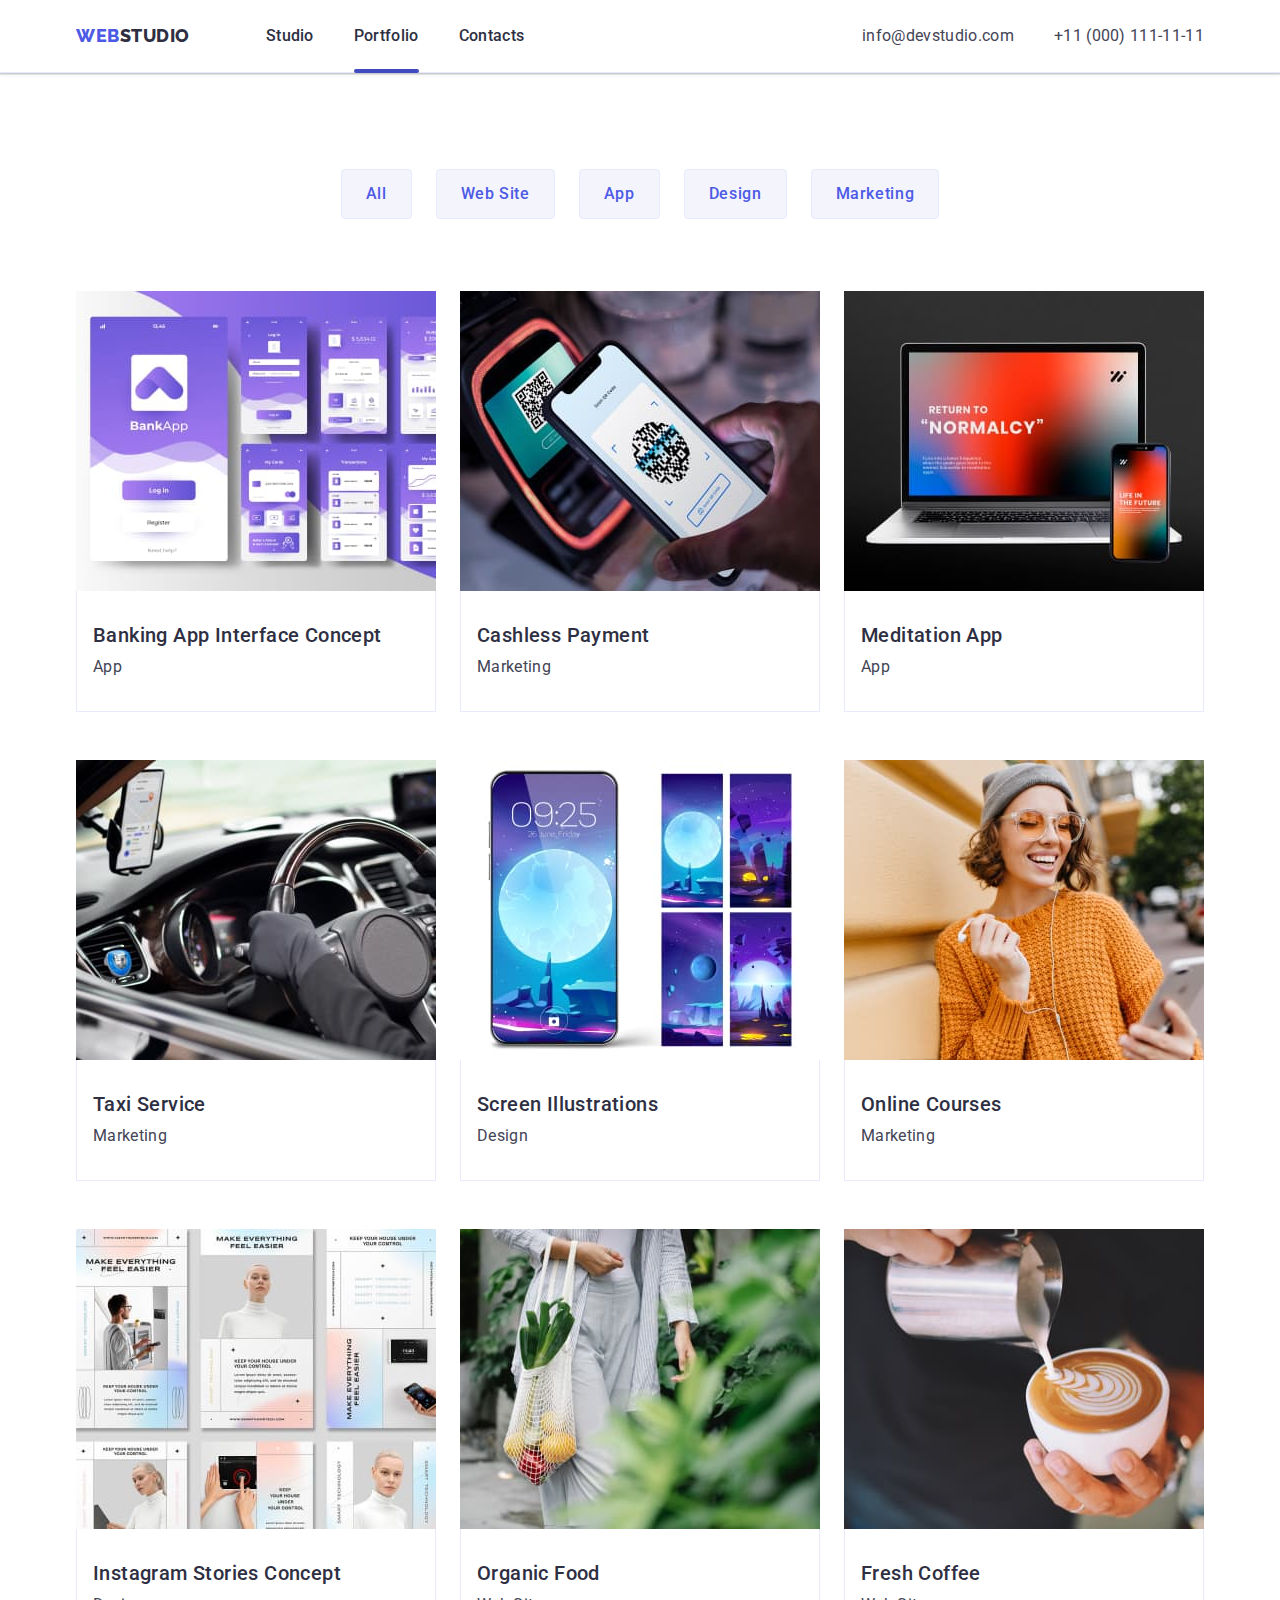
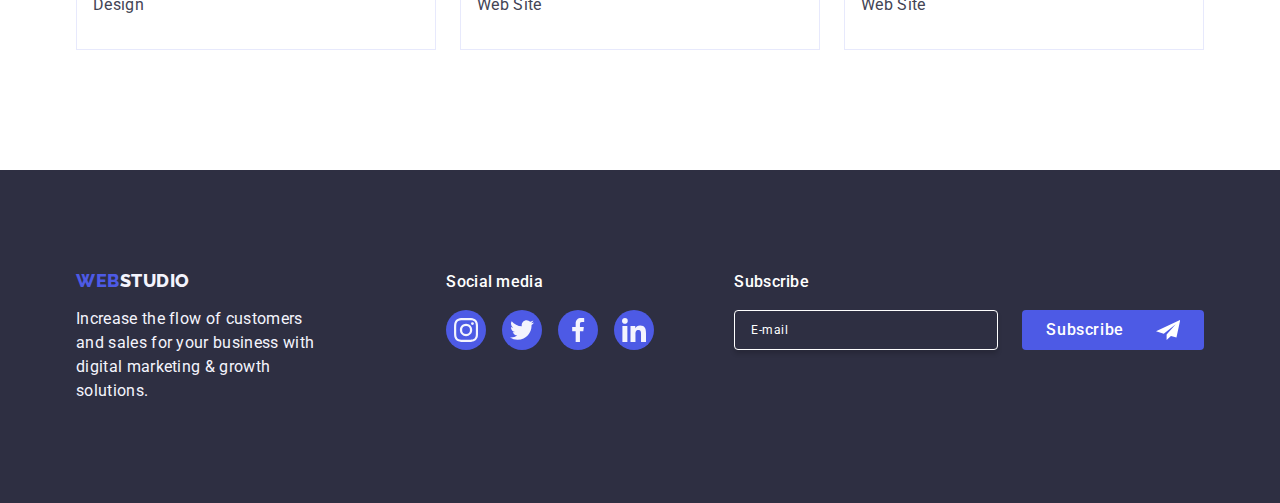
==== portfolio.html @ 4f12fb54 "Initial commit" ====
<!DOCTYPE html>
<html lang="en">
  <head>
    <meta charset="UTF-8" />
    <meta name="viewport" content="width=device-width, initial-scale=1.0" />
    <title>Portfolio</title>
    <link rel="preconnect" href="https://fonts.googleapis.com" />
    <link rel="preconnect" href="https://fonts.gstatic.com" crossorigin />
    <link
      href="https://fonts.googleapis.com/css2?family=Raleway:wght@800&family=Roboto:wght@400;500;700;900&display=swap"
      rel="stylesheet"
    />
    <link
      rel="stylesheet"
      href="https://cdnjs.cloudflare.com/ajax/libs/modern-normalize/2.0.0/modern-normalize.min.css"
    />
    <link rel="stylesheet" href="./css/style.css" />
  </head>
  <body>
    <header class="header">
      <div class="container header__container">
        <nav class="header__menu">
          <a href="./index.html" class="logo link">Web<span class="logo__part">Studio</span></a>
          <ul class="menu__list list">
            <li class="menu__list-item">
              <a href="./index.html" class="menu__list-link link">Studio</a>
            </li>
            <li class="menu__list-item">
              <a href="./portfolio.html" class="menu__list-link link current">Portfolio</a>
            </li>
            <li class="menu__list-item">
              <a href="" class="menu__list-link link">Contacts</a>
            </li>
          </ul>
        </nav>
        <address class="address">
          <ul class="address__list list">
            <li class="address__list-item">
              <a href="mailto:info@devstudio.com" class="address-link link">info@devstudio.com</a>
            </li>
            <li class="address__list-item">
              <a href="tel:+110001111111" class="address-link link">+11 (000) 111-11-11</a>
            </li>
          </ul>
        </address>
      </div>
    </header>

    <main class="main">
      <section class="cards section">
        <div class="container cards__container">
          <h1 class="visually-hidden">MAIN</h1>
          <ul class="filters__list list">
            <li class="filters__item">
              <button class="filters__btn" type="button">All</button>
            </li>
            <li class="filters__item">
              <button class="filters__btn" type="button">Web Site</button>
            </li>
            <li class="filters__item">
              <button class="filters__btn" type="button">App</button>
            </li>
            <li class="filters__item">
              <button class="filters__btn" type="button">Design</button>
            </li>
            <li class="filters__item">
              <button class="filters__btn" type="button">Marketing</button>
            </li>
          </ul>
          <ul class="cards__list list">
            <li class="cards__item">
              <a class="cards__item-link link" href="#">
                <div class="cards__item-upbox">
                  <img
                    src="./images/s2-1.jpg"
                    alt="Banking App"
                    class="cards__item-img"
                    width="360"
                  />
                  <p class="cards__item-overlay-text">
                    14 Stylish and User-Friendly App Design Concepts · Task Manager App · Calorie
                    Tracker App · Exotic Fruit Ecommerce App · Cloud Storage App
                  </p>
                </div>
                <div class="cards__item-box">
                  <h2 class="cards__item-title">Banking App Interface Concept</h2>
                  <p class="cards__item-text">App</p>
                </div>
              </a>
            </li>
            <li class="cards__item">
              <a class="cards__item-link link" href="#">
                <div class="cards__item-upbox">
                  <img
                    src="./images/s2-2.jpg"
                    alt="Cashless Payment"
                    class="cards__item-img"
                    width="360"
                  />
                  <p class="cards__item-overlay-text">
                    14 Stylish and User-Friendly App Design Concepts · Task Manager App · Calorie
                    Tracker App · Exotic Fruit Ecommerce App · Cloud Storage App
                  </p>
                </div>
                <div class="cards__item-box">
                  <h2 class="cards__item-title">Cashless Payment</h2>
                  <p class="cards__item-text">Marketing</p>
                </div>
              </a>
            </li>
            <li class="cards__item">
              <a class="cards__item-link link" href="#">
                <div class="cards__item-upbox">
                  <img
                    src="./images/s2-3.jpg"
                    alt="Meditation App"
                    class="cards__item-img"
                    width="360"
                  />
                  <p class="cards__item-overlay-text">
                    14 Stylish and User-Friendly App Design Concepts · Task Manager App · Calorie
                    Tracker App · Exotic Fruit Ecommerce App · Cloud Storage App
                  </p>
                </div>
                <div class="cards__item-box">
                  <h2 class="cards__item-title">Meditation App</h2>
                  <p class="cards__item-text">App</p>
                </div>
              </a>
            </li>
            <li class="cards__item">
              <a class="cards__item-link link" href="#">
                <div class="cards__item-upbox">
                  <img
                    src="./images/s3-1.jpg"
                    alt="Taxi Service"
                    class="cards__item-img"
                    width="360"
                  />
                  <p class="cards__item-overlay-text">
                    14 Stylish and User-Friendly App Design Concepts · Task Manager App · Calorie
                    Tracker App · Exotic Fruit Ecommerce App · Cloud Storage App
                  </p>
                </div>
                <div class="cards__item-box">
                  <h2 class="cards__item-title">Taxi Service</h2>
                  <p class="cards__item-text">Marketing</p>
                </div>
              </a>
            </li>
            <li class="cards__item">
              <a class="cards__item-link link" href="#">
                <div class="cards__item-upbox">
                  <img
                    src="./images/s3-2.jpg"
                    alt="Screen Illustrations"
                    class="cards__item-img"
                    width="360"
                  />
                  <p class="cards__item-overlay-text">
                    14 Stylish and User-Friendly App Design Concepts · Task Manager App · Calorie
                    Tracker App · Exotic Fruit Ecommerce App · Cloud Storage App
                  </p>
                </div>
                <div class="cards__item-box">
                  <h2 class="cards__item-title">Screen Illustrations</h2>
                  <p class="cards__item-text">Design</p>
                </div>
              </a>
            </li>
            <li class="cards__item">
              <a class="cards__item-link link" href="#">
                <div class="cards__item-upbox">
                  <img
                    src="./images/s3-3.jpg"
                    alt="Online Courses"
                    class="cards__item-img"
                    width="360"
                  />
                  <p class="cards__item-overlay-text">
                    14 Stylish and User-Friendly App Design Concepts · Task Manager App · Calorie
                    Tracker App · Exotic Fruit Ecommerce App · Cloud Storage App
                  </p>
                </div>
                <div class="cards__item-box">
                  <h2 class="cards__item-title">Online Courses</h2>
                  <p class="cards__item-text">Marketing</p>
                </div>
              </a>
            </li>
            <li class="cards__item">
              <a class="cards__item-link link" href="#">
                <div class="cards__item-upbox">
                  <img
                    src="./images/s4-1.jpg"
                    alt="Instagram Stories Concept"
                    class="cards__item-img"
                    width="360"
                  />
                  <p class="cards__item-overlay-text">
                    14 Stylish and User-Friendly App Design Concepts · Task Manager App · Calorie
                    Tracker App · Exotic Fruit Ecommerce App · Cloud Storage App
                  </p>
                </div>
                <div class="cards__item-box">
                  <h2 class="cards__item-title">Instagram Stories Concept</h2>
                  <p class="cards__item-text">Design</p>
                </div>
              </a>
            </li>
            <li class="cards__item">
              <a class="cards__item-link link" href="#">
                <div class="cards__item-upbox">
                  <img
                    src="./images/s4-2.jpg"
                    alt="Organic Food"
                    class="cards__item-img"
                    width="360"
                  />
                  <p class="cards__item-overlay-text">
                    14 Stylish and User-Friendly App Design Concepts · Task Manager App · Calorie
                    Tracker App · Exotic Fruit Ecommerce App · Cloud Storage App
                  </p>
                </div>
                <div class="cards__item-box">
                  <h2 class="cards__item-title">Organic Food</h2>
                  <p class="cards__item-text">Web Site</p>
                </div>
              </a>
            </li>
            <li class="cards__item">
              <a class="cards__item-link link" href="#">
                <div class="cards__item-upbox">
                  <img
                    src="./images/s4-3.jpg"
                    alt="Fresh Coffee"
                    class="cards__item-img"
                    width="360"
                  />
                  <p class="cards__item-overlay-text">
                    14 Stylish and User-Friendly App Design Concepts · Task Manager App · Calorie
                    Tracker App · Exotic Fruit Ecommerce App · Cloud Storage App
                  </p>
                </div>
                <div class="cards__item-box">
                  <h2 class="cards__item-title">Fresh Coffee</h2>
                  <p class="cards__item-text">Web Site</p>
                </div>
              </a>
            </li>
          </ul>
        </div>
      </section>
    </main>

    <footer class="footer section">
      <div class="container footer__container">
        <div class="footer__left">
          <a href="./index.html" class="logo link footer__logo"
            >Web<span class="logo__part">Studio</span></a
          >
          <p class="footer__text">
            Increase the flow of customers and sales for your business with digital marketing &
            growth solutions.
          </p>
        </div>
        <div class="footer__right">
          <p class="footer__social-title"> Social media </p>
          <ul class="footer__social-list list">
            <li class="footer__social-item">
              <a
                href=""
                class="footer__social-link"
                target="_blank"
                rel="noopened noreffered"
                aria-label="instagram link"
              >
                <svg class="footer__social-svg" width="24" height="24">
                  <use href="./images/icons.svg#icon-instagram"></use>
                </svg>
              </a>
            </li>
            <li class="footer__social-item">
              <a
                href=""
                class="footer__social-link"
                target="_blank"
                rel="noopened noreffered"
                aria-label="twitter link"
              >
                <svg class="footer__social-svg" width="24" height="24">
                  <use href="./images/icons.svg#icon-twitter"></use>
                </svg>
              </a>
            </li>
            <li class="footer__social-item">
              <a
                href=""
                class="footer__social-link"
                target="_blank"
                rel="noopened noreffered"
                aria-label="facebook link"
              >
                <svg class="footer__social-svg" width="24" height="24">
                  <use href="./images/icons.svg#icon-facebook"></use>
                </svg>
              </a>
            </li>
            <li class="footer__social-item">
              <a
                href=""
                class="footer__social-link"
                target="_blank"
                rel="noopened noreffered"
                aria-label="linkedin link"
              >
                <svg class="footer__social-svg" width="24" height="24">
                  <use href="./images/icons.svg#icon-linkedin"></use>
                </svg>
              </a>
            </li>
          </ul>
        </div>
        <div class="footer__form-wrapper">
          <p class="footer__form-title">Subscribe</p>
          <form class="footer__form">
            <label class="footer__form-label" for="f-email">
              <input
                class="footer__form-input"
                type="email"
                name="f-email"
                id="f-email"
                placeholder="E-mail"
              />
            </label>
            <button type="submit" class="footer__form-btn">
              Subscribe
              <svg class="footer__form-icon" width="24" height="24">
                <use href="./images/icons.svg#icon-send"></use>
              </svg>
            </button>
          </form>
        </div>
      </div>
    </footer>
  </body>
</html>
---- css/style.css ----
:root {
  --body-text: #434455;
  --iris: #4d5ae5;
  --ocean: #404bbf;
  --navy-blue: #2e2f42;
  --green: #31d0aa;
  --light-slate: #8e8f99;
  --cornflower: #e7e9fc;
  --cloud: #f4f4fd;
  --navy-blue-modal: #2e2f42;
  --grey: #2e2f42;
  --dairy: #fcfcfc;
}

body {
  font-family: 'Roboto', sans-serif;
  color: var(--body-text);
  background-color: #fff;
  line-height: 1.5;
  font-size: 16px;
  letter-spacing: 2%;
  margin: 0;
}
h2 {
  font-weight: 700;
  font-size: 20px;
}
h1,
h2,
h3,
h4,
h5,
h6,
p {
  margin: 0;
}
img {
  display: block;
}
input,
button {
  font-family: inherit;
  font-size: inherit;
}

.link {
  text-decoration: none;
  color: inherit;
}
.list {
  list-style: none;
  padding-left: 0;
  margin: 0;
}
img {
  display: block;
}
.container {
  width: 1158px;
  margin: 0 auto;
  padding: 0 15px;
}
.section {
  padding-left: 30px;
  padding-right: 30px;
}
.visually-hidden {
  position: absolute;
  width: 1px;
  height: 1px;
  margin: -1px;
  border: 0;
  padding: 0;
  white-space: nowrap;
  clip-path: inset(100%);
  clip: rect(0 0 0 0);
  overflow: hidden;
}
.title {
  font-size: 36px;
  line-height: 1.11;
  text-align: center;
  letter-spacing: 0.02em;
  text-transform: capitalize;
  color: var(--navy-blue);
  margin-bottom: 72px;
}
/* HEADER*/
.header {
  border-bottom: 1px solid var(--cornflower);
  box-shadow: 0px 2px 1px rgba(46, 47, 66, 0.08), 0px 1px 1px rgba(46, 47, 66, 0.16),
    0px 1px 6px rgba(46, 47, 66, 0.08);
}
.header__container {
  display: flex;
  align-items: center;
  padding: 0 15px;
}
.header__menu {
  display: flex;
  margin-right: auto;
  align-items: center;
}

.logo {
  font-family: 'Raleway', sans-serif;
  text-transform: uppercase;
  font-size: 18px;
  line-height: 1.17;
  letter-spacing: 0.03em;
  font-weight: 800;
  text-decoration: none;
  color: var(--iris);
  margin-right: 76px;
}
.logo span {
  color: var(--navy-blue);
}

.menu__list {
  color: var(--navy-blue);
  font-weight: 500;
  list-style: none;
  display: flex;
  gap: 40px;
}
.menu__list-item {
  /* padding: 24px 0px; */
  display: flex;
}

.menu__list-link {
  transition: color 250ms cubic-bezier(0.4, 0, 0.2, 1);
  position: relative;
}

.current::after {
  content: '';
  position: absolute;
  left: 0;
  bottom: -1px;
  width: 100%;
  height: 4px;
  background-color: var(--ocean);
  border-radius: 2px;
  color: var(--ocean);
}

.menu__list-link:hover,
.menu__list-link:focus {
  color: var(--ocean);
}
.menu__list-link {
  padding: 24px 0px;
  letter-spacing: 0.02em;
}

.address-link {
  font-style: normal;
  transition: color 250ms cubic-bezier(0.4, 0, 0.2, 1);
}

.address-link:hover,
.address-link:focus {
  color: var(--ocean);
}
.address__list {
  letter-spacing: 0.02em;
  display: flex;
  gap: 40px;
}

/*Banner*/
.banner {
  background-image: linear-gradient(rgba(46, 47, 66, 0.7), rgba(46, 47, 66, 0.7)),
    url(../images/hero-bg.jpg);
  background-repeat: no-repeat;
  background-position: center;
  background-size: cover;
  background-color: var(--navy-blue);
  padding: 188px 0;
  max-width: 1440px;
  margin: 0 auto;
}

.banner__container {
  text-align: center;
}

.main__title {
  font-size: 56px;
  line-height: 1.07;
  text-align: center;
  letter-spacing: 0.02em;
  color: #fff;
  max-width: 496px;
  margin-right: auto;
  margin-left: auto;
  margin-bottom: 48px;
}
.main__btn {
  background-color: var(--iris);
  font-family: inherit;
  font-weight: 500;
  font-size: 16px;
  line-height: 1.5;
  letter-spacing: 0.04em;
  color: #fff;
  cursor: pointer;
  border: none;
  border-radius: 4px;
  box-shadow: 0px 4px 4px 0px rgba(0, 0, 0, 0.15);
  padding: 16px 32px;
  display: block;
  min-width: 169px;
  margin: 0 auto;

  transition: background-color 250ms cubic-bezier(0.4, 0, 0.2, 1);
}
.main__btn:hover,
.main__btn:focus {
  background-color: var(--ocean);
}
/* benefits*/
.benefits {
  padding: 120px 0;
}
.benefits__container {
}
.benefits__list {
  display: flex;
  gap: 24px;
}

.benefits__list-item {
  min-width: 264px;
  width: calc((100% - 72px) / 4);
}
.benefits__item-box {
  display: flex;
  justify-content: center;
  align-items: center;
  padding: 24px 100px;
  border-radius: 4px;
  background: var(--cloud);
  margin-bottom: 8px;
}
.benefits__item-title {
  margin-bottom: 8px;
}
.benefits__title {
  font-weight: 500;
  font-size: 20px;
  line-height: 1.2;
  letter-spacing: 0.02em;
  color: var(--navy-blue);
}
.benefits__item-title {
  font-weight: 500;
  font-size: 20px;
  line-height: 1.2;
  letter-spacing: 0.02em;
  color: var(--navy-blue);
}
.benefits__item-text {
  letter-spacing: 0.02em;
}

/*Services*/
.services {
  padding-bottom: 120px;
}

.services__list {
  display: flex;
  gap: 24px;
}
.services__list-item {
  width: calc((100% - 48px) / 3);
}

/*TEAM*/
.team {
  background-color: var(--cloud);
  padding: 120px 0;
}
.team__container {
}

.team__list {
  display: flex;
  gap: 24px;
}
.team__list-item {
  background-color: #ffffff;
  width: calc((100%-72px) / 4);
  border-radius: 0px 0px 4px 4px;
  border-radius: 0px 0px 4px 4px;
  background: var(--WHITE, #fff);
  box-shadow: 0px 2px 1px 0px rgba(46, 47, 66, 0.08), 0px 1px 1px 0px rgba(46, 47, 66, 0.16),
    0px 1px 6px 0px rgba(46, 47, 66, 0.08);
}
.team__item-box {
  padding: 32px 0;
  text-align: center;
}
.team__item-title {
  font-weight: 500;
  font-size: 20px;
  line-height: 1.2;
  letter-spacing: 0.02em;
  color: var(--navy-blue);
  margin-bottom: 8px;
}
.team__item-text {
  letter-spacing: 0.02em;
}
.team__item-social-list {
  display: flex;
  align-items: center;
  justify-content: center;
  gap: 24px;
}
.team__item-social-link {
  display: flex;
  justify-content: center;
  align-items: center;
  background-color: var(--iris);
  border-radius: 50%;
  color: var(--cloud);
  transition: background-color 250ms cubic-bezier(0.4, 0, 0.2, 1);

  padding: 12px;
}
.team__item-social-svg {
  fill: currentColor;
}
.team__item-social-link:hover,
.team__item-social-link:focus {
  background-color: var(--ocean);
}
/* FILTERS */
.filters__list {
  display: flex;
  justify-content: center;
  margin-bottom: 72px;
  gap: 24px;
}
.filters__item {
  text-align: center;
}

.filters__btn {
  padding: 12px 24px;
  background-color: var(--cloud);
  border: 1px solid var(--cornflower);
  color: var(--iris);
  font-weight: 500;
  font-family: inherit;
  cursor: pointer;
  font-size: 16px;
  line-height: 1.5;
  letter-spacing: 0.04em;
  border-radius: 4px;
  transition: color 250ms cubic-bezier(0.4, 0, 0.2, 1),
    background-color 250ms cubic-bezier(0.4, 0, 0.2, 1),
    border-color 250ms cubic-bezier(0.4, 0, 0.2, 1), box-shadow 250ms cubic-bezier(0.4, 0, 0.2, 1);
}
.filters__btn:hover,
.filters__btn:focus {
  background-color: var(--ocean);
  border: 1px solid transparent;
  color: #fff;
  box-shadow: 0px 2px 2px 0px rgba(0, 0, 0, 0.12), 0px 2px 1px 0px rgba(0, 0, 0, 0.08),
    0px 3px 1px 0px rgba(0, 0, 0, 0.1);
}
/* CARDS */
.cards {
  padding: 96px 0 120px 0;
}

.cards__list {
  display: flex;
  flex-wrap: wrap;
  gap: 48px 24px;
}
.cards__item {
  width: calc((100% - 48px) / 3);
}

.cards__item-link {
  display: block;
  transition: box-shadow 250ms cubic-bezier(0.4, 0, 0.2, 1);
}
.cards__item-link:hover,
.cards__item-link:focus {
  box-shadow: 0px 1px 6px rgba(46, 47, 66, 0.08), 0px 1px 1px rgba(46, 47, 66, 0.16),
    0px 2px 1px rgba(46, 47, 66, 0.08);
}

.cards__item-link:hover .cards__item-overlay-text,
.cards__item-link:focus .cards__item-overlay-text {
  transform: translateY(0%);
}

.cards__item-upbox {
  position: relative;
  overflow: hidden;
}

.cards__item-overlay-text {
  position: absolute;
  top: 0;
  font-size: 16px;
  line-height: 1.5; /* 150% */
  letter-spacing: 0.02em;
  color: var(--cloud);
  padding: 40px 32px;
  background-color: var(--iris);
  height: 100%;
  width: 100%;
  transform: translateY(100%);
  transition: transform 250ms cubic-bezier(0.4, 0, 0.2, 1);
}

.cards__item:hover .cards__item-overlay,
.cards__item:focus .cards__item-overlay {
  transform: translateY(0%);
}

.cards__item-box {
  text-align: left;
  padding: 32px 16px;
  border-left: 1px solid var(--cornflower);
  border-right: 1px solid var(--cornflower);
  border-bottom: 1px solid var(--cornflower);
}
.cards__item-title {
  color: var(--navy-blue);
  font-weight: 500;
  font-size: 20px;
  line-height: 1.2;
  letter-spacing: 0.02em;
  margin-bottom: 8px;
}
.cards__item-text {
  font-size: 16px;
  line-height: 1.5;
  letter-spacing: 0.02em;
  color: var(--body-text);
}
/* CUSTOMERS */
.customers {
  padding: 120px 0;
}
.customers__title {
}
.customers__list {
  display: flex;
  gap: 24px;
}
.customers__item-box {
  width: 100%;
  height: 100%;
  width: 168px;
  height: 88px;
  display: flex;
  justify-content: center;
  align-items: center;
  padding: 16px 32px;
  border: 1px solid var(--light-slate);
  border-radius: 4px;
  color: var(--light-slate);
  transition: border-color 250ms cubic-bezier(0.4, 0, 0.2, 1),
    color 250ms cubic-bezier(0.4, 0, 0.2, 1);
}
.customers__item-svg {
  fill: currentColor;
}
.customers__item-box:hover,
.customers__item-box:focus {
  border-color: var(--ocean);
  color: var(--ocean);
}

/*Footer*/
.footer {
  background-color: var(--navy-blue);
  padding: 100px 0;
}
.footer > p {
  color: var(--cloud);
}

.footer__container {
  display: flex;

  align-items: baseline;
}
.footer__left {
  margin-right: 120px;
}
.footer__right {
  margin-right: 80px;
}
.footer__text {
  letter-spacing: 0.02em;
  max-width: 264px;
  color: var(--cloud);
}
.footer .logo span {
  color: var(--cloud);
}
.footer__logo {
  display: inline-block;
  margin-bottom: 16px;
}
.footer__social-title {
  color: var(--WHITE, #fff);
  font-size: 16px;
  font-weight: 500;
  line-height: 1.5; /* 150% */
  letter-spacing: 0.02em;
  margin-bottom: 16px;
}
.footer__social-list {
  display: flex;
  gap: 16px;
}
.footer__social-link {
  display: flex;
  justify-content: center;
  align-items: center;
  padding: 8px;
  border-radius: 50%;
  background-color: var(--iris);
  color: var(--cloud);
  transition: background-color 250ms cubic-bezier(0.4, 0, 0.2, 1);
}
.footer__social-svg {
  fill: currentColor;
}
.footer__social-link:hover,
.footer__social-link:focus {
  background-color: var(--green);
}

.footer__form-title {
  color: #fff;
  font-weight: 500;
  letter-spacing: 0.02em;
  margin-bottom: 16px;
}
.footer__form {
  display: flex;
  align-items: center;
  gap: 24px;
}
.footer__form-input {
  padding: 8px 16px;
  width: 264px;
  height: 40px;
  flex-shrink: 0;
  border-radius: 4px;
  border: 1px solid #fff;
  box-shadow: 0px 4px 4px 0px rgba(0, 0, 0, 0.15);

  background-color: transparent;

  color: #fff;
  font-size: 12px;
  line-height: 1.5;
  letter-spacing: 0.04em;
  padding-left: 16px;
}
.footer__form-input::placeholder {
  color: #fff;
}
.footer__form-btn {
  font-family: 'Roboto', sans-serif;
  display: flex;
  align-items: center;
  justify-content: center;
  gap: 16px;
  border-radius: 4px;
  background-color: var(--iris);
  color: #fff;
  padding: 8px 24px;
  border: none;
  min-width: 165px;
  height: 40px;
  font-weight: 500;
  line-height: 1.5em;
  letter-spacing: 0.04em;
  cursor: pointer;
}
.footer__form-icon {
  fill: currentColor;
  margin-left: 16px;
}

/* MODAL */

.backdrop {
  position: fixed;
  top: 0;
  left: 0;
  width: 100vw;
  height: 100vh;
  background: var(--NAVY-BLUE-modal, rgba(46, 47, 66, 0.4));
  transition: opacity 250ms cubic-bezier(0.4, 0, 0.2, 1),
    visibility 250ms cubic-bezier(0.4, 0, 0.2, 1);
}
.modal {
  position: absolute;
  top: 50%;
  left: 50%;
  transform: translate(-50%, -50%) scale(1);

  width: 408px;
  min-height: 584px;
  margin: 0 auto;
  margin-top: 80px;

  border-radius: 4px;
  background: var(--DAIRY, #fcfcfc);
  box-shadow: 0px 2px 1px 0px rgba(0, 0, 0, 0.2), 0px 1px 3px 0px rgba(0, 0, 0, 0.12),
    0px 1px 1px 0px rgba(0, 0, 0, 0.14);

  transition: transform 250ms cubic-bezier(0.4, 0, 0.2, 1);
  padding: 72px 24px 24px 24px;
}

.modal-btn {
  position: absolute;
  display: flex;
  align-items: center;
  justify-content: center;

  height: 24px;
  width: 24px;
  right: 24px;
  top: 24px;
  background-color: var(--cornflower);
  border: 1px solid rgba(0, 0, 0, 0.1);
  border-radius: 50%;
  padding: 0;
  cursor: pointer;

  transition: background-color 250ms cubic-bezier(0.4, 0, 0.2, 1),
    border 250ms cubic-bezier(0.4, 0, 0.2, 1);
}
.modal-btn:hover,
.modal-btn:focus {
  background-color: var(--ocean);
  border: none;
}
.modal-btn-svg {
  width: 8px;
  height: 8px;
  display: flex;
  align-items: center;
  justify-content: center;
  transition: fill 250ms cubic-bezier(0.4, 0, 0.2, 1);
}
.modal-btn:hover .modal-btn-svg,
.modal-btn:focus .modal-btn-svg {
  fill: #ffffff;
}
.backdrop.is-hidden {
  visibility: hidden;
  opacity: 0;
  pointer-events: none;
  transform: translateY(-100%);
}
.modal__form {
  display: flex;
  flex-direction: column;
}
.modal__form-title {
  text-align: center;

  margin-bottom: 16px;

  font-family: Roboto;
  font-weight: 500;
  line-height: 1.5em;
  letter-spacing: 0.02em;

  color: var(--navy-blue);
}
.modal__form-box {
  margin-bottom: 8px;
}
.modal__form-box:nth-child(4) {
  margin-bottom: 16px;
}
.modal__form-label {
  margin-bottom: 4px;
  display: block;
}
.modal__form-label,
.modal__form-checkbox-label {
  color: var(--light-slate);
  font-size: 12px;
  font-weight: 400;
  line-height: 1.17em;
  letter-spacing: 0.04em;
}
.modal__form-input {
  border-radius: 4px;
  border: 1px solid var(--navy-blue-modal);
  padding: 11px 38px;
  height: 40px;
  position: relative;
  border: 1px solid rgba(46, 47, 66, 0.4);
  background-color: transparent;
  outline: transparent;

  width: 360px;
  transition: border-color 250ms cubic-bezier(0.4, 0, 0.2, 1);
}
.modal__form-input:focus-within {
  border-color: var(--iris);
}
.modal__form-input:focus-within + .modal__form-icon-input {
  fill: var(--iris);
}
.modal__form-input-box {
  position: relative;
}
.modal__form-icon-input {
  position: absolute;
  left: 16px;
  top: 50%;
  display: flex;
  align-items: center;
  transform: translateY(-50%);

  transition: fill 250ms cubic-bezier(0.4, 0, 0.2, 1);
}
.modal__form-textarea {
  resize: none;
  width: 100%;
  max-width: 360px;
  min-height: 120px;
  flex-shrink: 0;

  padding: 8px 16px;
  color: rgba(46, 47, 66, 0.4);
  border: 1px solid rgba(46, 47, 66, 0.4);
  background-color: transparent;
  border-radius: 4px;

  font-size: 12px;
  font-weight: 400;
  line-height: 1.17em; /* 116.667% */
  letter-spacing: 0.04em;
  outline: transparent;

  transition: border-color 250ms cubic-bezier(0.4, 0, 0.2, 1);
}
.modal__form-textarea:focus-within {
  border-color: var(--iris);
}
.modal__form-cb-wrapper {
  display: flex;
  align-items: center;
  flex-direction: row-reverse;
  justify-content: flex-end;
  gap: 8px;
  margin-bottom: 24px;
}
.modal__form-checkbox {
}
.modal__form-checkbox-label {
  display: block;
  font-size: 12px;
  line-height: 1.17;
  letter-spacing: 0.04em;
  color: var(--light-slate);
}
.label-span {
  width: 16px;
  height: 16px;
  border: 1px solid rgba(46, 47, 66, 0.4);
  border-radius: 2px;
  transition: background-color 250ms cubic-bezier(0.4, 0, 0.2, 1),
    border 250ms cubic-bezier(0.4, 0, 0.2, 1), fill 250ms cubic-bezier(0.4, 0, 0.2, 1);
  display: inline-flex;
  align-items: center;
  justify-content: center;
  fill: transparent;
}
.modal__form-checkbox:checked + .modal__form-checkbox-label > .label-span {
  background-color: var(--ocean);
  border: none;
  fill: var(--cloud);
}
.modal__form-link {
  color: var(--iris);
}

.modal__form-btn {
  padding: 16px 32px;
  display: block;
  min-width: 169px;
  height: 56px;
  font-family: 'Roboto', sans-serif;
  font-size: 16px;
  font-weight: 500;
  line-height: 1.5;
  letter-spacing: 0.04em;
  color: #fff;
  border: none;
  border-radius: 4px;
  background-color: var(--iris);
  box-shadow: 0px 4px 4px 0px rgba(0, 0, 0, 0.15);
  cursor: pointer;

  margin: 0 auto;
  transition: background-color 250ms cubic-bezier(0.4, 0, 0.2, 1);
}
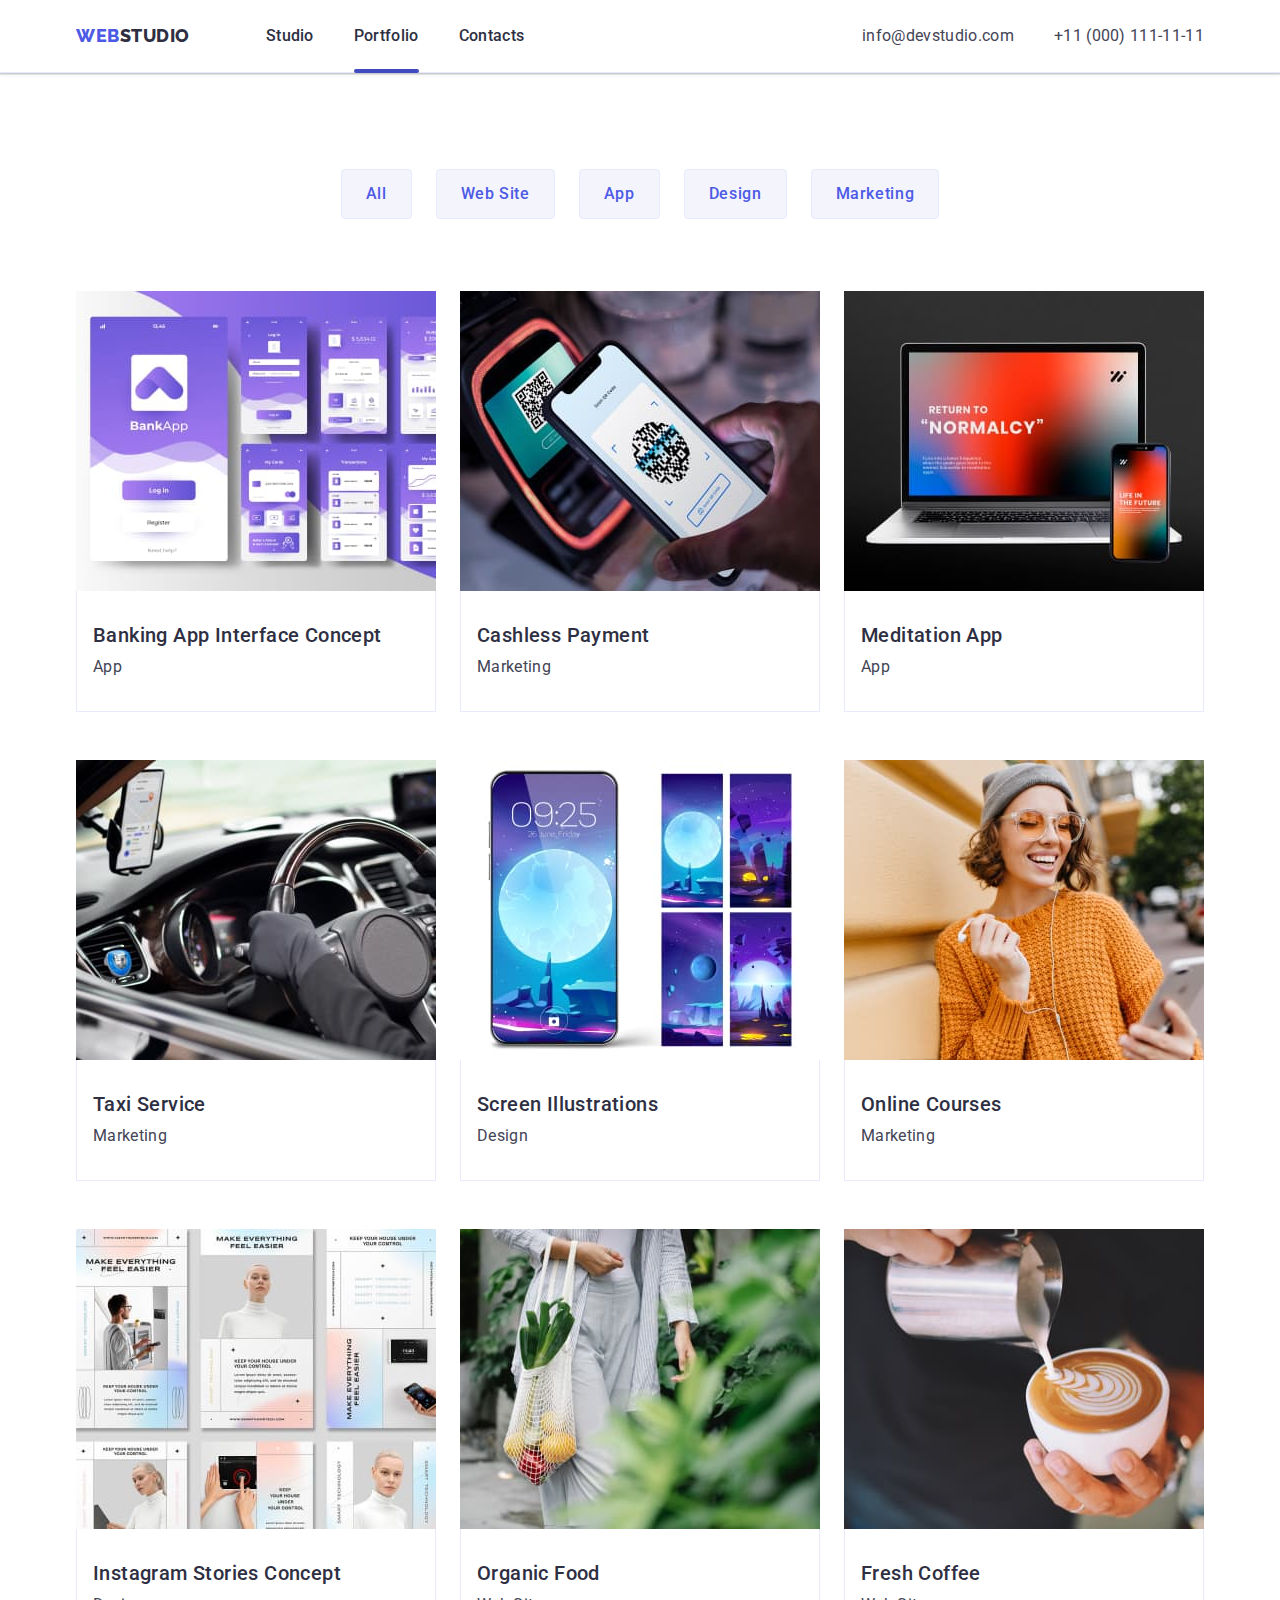
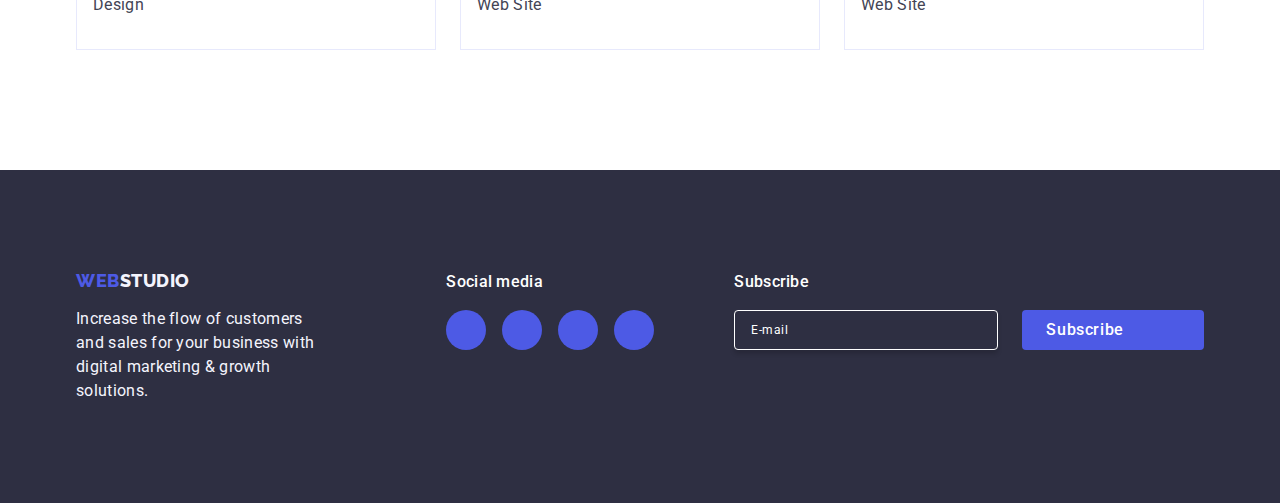
==== commit 2f6213ad: "Final fix(respons image)" ====
--- a/portfolio.html
+++ b/portfolio.html
@@ -72,7 +72,7 @@
               <a class="cards__item-link link" href="#">
                 <div class="cards__item-upbox">
                   <img
-                    src="./images/s2-1.jpg"
+                    src="./images/cards/s2-1.jpg"
                     alt="Banking App"
                     class="cards__item-img"
                     width="360"
@@ -92,7 +92,7 @@
               <a class="cards__item-link link" href="#">
                 <div class="cards__item-upbox">
                   <img
-                    src="./images/s2-2.jpg"
+                    src="./images/cards/s2-2.jpg"
                     alt="Cashless Payment"
                     class="cards__item-img"
                     width="360"
@@ -112,7 +112,7 @@
               <a class="cards__item-link link" href="#">
                 <div class="cards__item-upbox">
                   <img
-                    src="./images/s2-3.jpg"
+                    src="./images/cards/s2-3.jpg"
                     alt="Meditation App"
                     class="cards__item-img"
                     width="360"
@@ -132,7 +132,7 @@
               <a class="cards__item-link link" href="#">
                 <div class="cards__item-upbox">
                   <img
-                    src="./images/s3-1.jpg"
+                    src="./images/cards/s3-1.jpg"
                     alt="Taxi Service"
                     class="cards__item-img"
                     width="360"
@@ -152,7 +152,7 @@
               <a class="cards__item-link link" href="#">
                 <div class="cards__item-upbox">
                   <img
-                    src="./images/s3-2.jpg"
+                    src="./images/cards/s3-2.jpg"
                     alt="Screen Illustrations"
                     class="cards__item-img"
                     width="360"
@@ -172,7 +172,7 @@
               <a class="cards__item-link link" href="#">
                 <div class="cards__item-upbox">
                   <img
-                    src="./images/s3-3.jpg"
+                    src="./images/cards/s3-3.jpg"
                     alt="Online Courses"
                     class="cards__item-img"
                     width="360"
@@ -192,7 +192,7 @@
               <a class="cards__item-link link" href="#">
                 <div class="cards__item-upbox">
                   <img
-                    src="./images/s4-1.jpg"
+                    src="./images/cards/s4-1.jpg"
                     alt="Instagram Stories Concept"
                     class="cards__item-img"
                     width="360"
@@ -212,7 +212,7 @@
               <a class="cards__item-link link" href="#">
                 <div class="cards__item-upbox">
                   <img
-                    src="./images/s4-2.jpg"
+                    src="./images/cards/s4-2.jpg"
                     alt="Organic Food"
                     class="cards__item-img"
                     width="360"
@@ -232,7 +232,7 @@
               <a class="cards__item-link link" href="#">
                 <div class="cards__item-upbox">
                   <img
-                    src="./images/s4-3.jpg"
+                    src="./images/cards/s4-3.jpg"
                     alt="Fresh Coffee"
                     class="cards__item-img"
                     width="360"
@@ -276,7 +276,7 @@
                 aria-label="instagram link"
               >
                 <svg class="footer__social-svg" width="24" height="24">
-                  <use href="./images/icons.svg#icon-instagram"></use>
+                  <use href="./images/cards/icons.svg#icon-instagram"></use>
                 </svg>
               </a>
             </li>
@@ -289,7 +289,7 @@
                 aria-label="twitter link"
               >
                 <svg class="footer__social-svg" width="24" height="24">
-                  <use href="./images/icons.svg#icon-twitter"></use>
+                  <use href="./images/cards/icons.svg#icon-twitter"></use>
                 </svg>
               </a>
             </li>
@@ -302,7 +302,7 @@
                 aria-label="facebook link"
               >
                 <svg class="footer__social-svg" width="24" height="24">
-                  <use href="./images/icons.svg#icon-facebook"></use>
+                  <use href="./images/cards/icons.svg#icon-facebook"></use>
                 </svg>
               </a>
             </li>
@@ -315,7 +315,7 @@
                 aria-label="linkedin link"
               >
                 <svg class="footer__social-svg" width="24" height="24">
-                  <use href="./images/icons.svg#icon-linkedin"></use>
+                  <use href="./images/cards/icons.svg#icon-linkedin"></use>
                 </svg>
               </a>
             </li>
@@ -336,7 +336,7 @@
             <button type="submit" class="footer__form-btn">
               Subscribe
               <svg class="footer__form-icon" width="24" height="24">
-                <use href="./images/icons.svg#icon-send"></use>
+                <use href="./images/cards/icons.svg#icon-send"></use>
               </svg>
             </button>
           </form>
--- a/css/style.css
+++ b/css/style.css
@@ -18,7 +18,7 @@
   background-color: #fff;
   line-height: 1.5;
   font-size: 16px;
-  letter-spacing: 2%;
+  letter-spacing: 0.02em;
   margin: 0;
 }
 h2 {
@@ -54,6 +54,7 @@
 }
 img {
   display: block;
+  max-width: 100%;
 }
 .container {
   width: 1158px;
@@ -173,7 +174,7 @@
 /*Banner*/
 .banner {
   background-image: linear-gradient(rgba(46, 47, 66, 0.7), rgba(46, 47, 66, 0.7)),
-    url(../images/hero-bg.jpg);
+    url(../images/dark-bg_mob@1x.jpg);
   background-repeat: no-repeat;
   background-position: center;
   background-size: cover;
@@ -181,6 +182,38 @@
   padding: 188px 0;
   max-width: 1440px;
   margin: 0 auto;
+}
+@media only screen and (min-width: 320px) and (min-resolution: 192dpi) {
+  .banner {
+    background-image: linear-gradient(rgba(46, 47, 66, 0.7), rgba(46, 47, 66, 0.7)),
+      url(../images/dark-bg_mob@2x.jpg);
+  }
+}
+@media only screen and (min-width: 768px) {
+  .banner {
+    background-image: linear-gradient(rgba(46, 47, 66, 0.7), rgba(46, 47, 66, 0.7)),
+      url(../images/dark-bg_tab@1x.jpg);
+  }
+}
+
+@media only screen and (min-width: 768px) and (min-resolution: 192dpi) {
+  .banner {
+    background-image: linear-gradient(rgba(46, 47, 66, 0.7), rgba(46, 47, 66, 0.7)),
+      url(../images/dark-bg_tab@2x.jpg);
+  }
+}
+@media only screen and (min-width: 1158px) {
+  .banner {
+    background-image: linear-gradient(rgba(46, 47, 66, 0.7), rgba(46, 47, 66, 0.7)),
+      url(../images/dark-bg_desk@1x.jpg);
+  }
+}
+
+@media only screen and (min-width: 1158px) and (min-resolution: 192dpi) {
+  .banner {
+    background-image: linear-gradient(rgba(46, 47, 66, 0.7), rgba(46, 47, 66, 0.7)),
+      url(../images/dark-bg_desk@2x.jpg);
+  }
 }
 
 .banner__container {
@@ -459,11 +492,12 @@
   display: flex;
   gap: 24px;
 }
+.customers__item {
+  width: calc((100% - 120px) / 6);
+}
 .customers__item-box {
   width: 100%;
   height: 100%;
-  width: 168px;
-  height: 88px;
   display: flex;
   justify-content: center;
   align-items: center;
@@ -620,7 +654,7 @@
   width: 408px;
   min-height: 584px;
   margin: 0 auto;
-  margin-top: 80px;
+  /* margin-top: 80px; */
 
   border-radius: 4px;
   background: var(--DAIRY, #fcfcfc);
@@ -821,3 +855,350 @@
   margin: 0 auto;
   transition: background-color 250ms cubic-bezier(0.4, 0, 0.2, 1);
 }
+.hamburger-open,
+.hamburger {
+  display: none;
+}
+.hamburger-open {
+  background-color: transparent;
+  border: none;
+  cursor: pointer;
+}
+.hamburger-icon {
+  stroke: #111;
+}
+/* Mobile MEnu */
+
+.menu-container {
+  position: fixed;
+  top: 0;
+  left: 0;
+  width: 100vw;
+  height: 100vh;
+  padding: 80px 35px 40px 40px;
+  background-color: #fff;
+  z-index: 999;
+
+  transform: translateX(100%);
+  transition: transform 250ms ease-in-out;
+}
+.mobile-menu {
+  display: flex;
+  flex-direction: column;
+  /* gap: 40px;
+  margin-bottom: 284px; */
+  gap: 35px;
+  margin-bottom: 165px;
+}
+.mobile__link {
+  font-family: Roboto;
+  font-size: 36px;
+  font-weight: 700;
+  line-height: 1.11; /* 111.111% */
+  letter-spacing: 0.72px;
+  text-transform: capitalize;
+  color: var(--body-text);
+}
+.current-link {
+  color: var(--ocean);
+}
+
+.menu-container.is-open {
+  transform: translateX(0);
+}
+
+.menu-container .menu-toggle {
+  position: absolute;
+  top: 16px;
+  right: 16px;
+  color: #fff;
+}
+.mobile__address-list {
+  display: flex;
+  flex-direction: column;
+  gap: 40px;
+  margin-bottom: 48px;
+}
+
+.mobile__address-tel {
+  color: var(--iris);
+  font-size: 23px;
+  font-weight: 700;
+  line-height: 1.11;
+  letter-spacing: 0.72px;
+  text-transform: capitalize;
+}
+
+.mobile__address-mail {
+  color: #434455;
+  font-size: 20px;
+  font-weight: 500;
+  line-height: 1.2; /* 120% */
+  letter-spacing: 0.4px;
+}
+.mobile__social-list {
+  display: flex;
+  /* gap: 56px;
+   */
+  gap: 32px;
+}
+.mobile__social-link {
+  color: #fff;
+  display: flex;
+  justify-content: center;
+  align-items: center;
+  background-color: var(--iris);
+  width: 40px;
+  height: 40px;
+  border-radius: 50%;
+}
+.mobile__social-icon {
+  fill: currentColor;
+}
+.mobile-btn {
+  position: absolute;
+  display: flex;
+  align-items: center;
+  justify-content: center;
+
+  height: 24px;
+  width: 24px;
+  right: 24px;
+  top: 24px;
+  background-color: #fff;
+  border: 1px solid rgba(0, 0, 0, 0.1);
+  border-radius: 50%;
+  padding: 0;
+  cursor: pointer;
+
+  transition: background-color 250ms cubic-bezier(0.4, 0, 0.2, 1),
+    border 250ms cubic-bezier(0.4, 0, 0.2, 1);
+}
+.mobile-btn-svg {
+  width: 8px;
+  height: 8px;
+  display: flex;
+  align-items: center;
+  justify-content: center;
+  transition: fill 250ms cubic-bezier(0.4, 0, 0.2, 1);
+}
+@media screen and (min-width: 320px) and (max-width: 1158px) {
+  .container {
+    width: 100%;
+  }
+}
+@media screen and (min-width: 320px) and (max-width: 767.95px) {
+  .hamburger-open {
+    display: block;
+  }
+
+  .menu__list,
+  .address {
+    display: none;
+  }
+
+  .header__menu {
+    padding: 24px 0 22px 0;
+  }
+  /* BANNER */
+  .banner {
+    padding: 112px 0;
+  }
+  .main__title {
+    font-size: 36px;
+    line-height: 1.11em;
+    max-width: 320px;
+  }
+
+  /* BENEFITS */
+  .benefits {
+    padding: 96px 0;
+  }
+  .benefits__list {
+    flex-direction: column;
+    align-items: center;
+    justify-content: center;
+    gap: 72px;
+  }
+  .benefits__list-item {
+    width: 100%;
+    display: flex;
+    flex-direction: column;
+    justify-content: center;
+    align-items: center;
+  }
+  .benefits__item-box {
+    display: none;
+  }
+  .benefits__item-title {
+    font-size: 36px;
+    font-weight: 700;
+    line-height: 1.11em; /* 111.111% */
+  }
+  .benefits__item-text {
+    font-size: 16px;
+    font-weight: 500;
+    line-height: 1.5em;
+  }
+  /* SERVICES */
+  .services {
+    display: none;
+  }
+  /* TEAM */
+  .team {
+    padding: 96px 0;
+  }
+  .team__list {
+    flex-direction: column;
+    align-items: center;
+    gap: 72px;
+  }
+  .team__list-item {
+    width: 264px;
+  }
+  .team__item-text {
+    margin-bottom: 8px;
+  }
+  /* CUSTOMERS */
+  .customers {
+    padding: 96px 0;
+  }
+  .customers__list {
+    flex-direction: row;
+    flex-wrap: wrap;
+    justify-content: center;
+    row-gap: 72px;
+    column-gap: 16px;
+  }
+  .customers__item {
+    width: calc((100% - 16px) / 2);
+  }
+  /* FOOTER */
+  .footer {
+    padding: 96px 0;
+  }
+  .footer__container {
+    flex-direction: column;
+    align-items: center;
+    justify-content: center;
+  }
+  .footer__left {
+    margin-right: 0;
+    margin-bottom: 72px;
+  }
+  .footer__right {
+    margin-right: 0;
+    display: flex;
+    flex-direction: column;
+    align-items: center;
+    justify-content: center;
+    margin-bottom: 72px;
+  }
+  .footer__form-wrapper {
+    text-align: center;
+    width: 100%;
+  }
+  .footer__form {
+    display: block;
+  }
+  .footer__form-input {
+    width: 100%;
+    margin-bottom: 16px;
+  }
+  .footer__form-btn {
+    margin: 0 auto;
+    max-width: 165px;
+  }
+  .footer__form-icon {
+    margin-left: 0;
+  }
+}
+
+@media screen and (min-width: 768px) and (max-width: 1157px) {
+  .logo {
+    margin-right: 120px;
+  }
+  .address__list {
+    gap: 12px;
+    flex-direction: column;
+  }
+  .address-link {
+    font-size: 12px;
+    line-height: 1.17;
+    letter-spacing: 0.48px;
+  }
+  .mobile__address-tel {
+    font-size: 36px;
+  }
+  .mobile__social-list {
+    gap: 56px;
+  }
+  .mobile-menu {
+    gap: 40px;
+    margin-bottom: 284px;
+  }
+  .benefits__list {
+    flex-wrap: wrap;
+  }
+  .benefits__list-item {
+    min-width: 356px;
+  }
+  .benefits__item-box {
+    display: none;
+  }
+  .benefits__item-title {
+    font-size: 36px;
+    font-weight: 700;
+    line-height: 1.11;
+    letter-spacing: 0.72px;
+  }
+  .services {
+    display: none;
+  }
+  .team__list {
+    flex-wrap: wrap;
+    justify-content: center;
+  }
+  .customers__list {
+    flex-wrap: wrap;
+    justify-content: center;
+    column-gap: 24px;
+    row-gap: 72px;
+    padding: 0 108px;
+  }
+  .customers__item {
+    width: calc((100% - 48px) / 3);
+  }
+  .footer {
+    padding: 96px 0;
+  }
+  .footer__container {
+    flex-wrap: wrap;
+    justify-content: start;
+    padding-left: 108px;
+  }
+  .footer__left {
+    margin-right: 24px;
+  }
+  .footer__right {
+    margin-right: 0;
+  }
+  .footer__form-wrapper {
+    margin-top: 72px;
+    width: 100%;
+  }
+}
+
+@media (max-width: 767px) {
+  .menu {
+    display: none;
+  }
+}
+@media (min-width: 768px) {
+  .menu-toggle {
+    display: none;
+  }
+  .menu-container {
+    display: none;
+  }
+}
